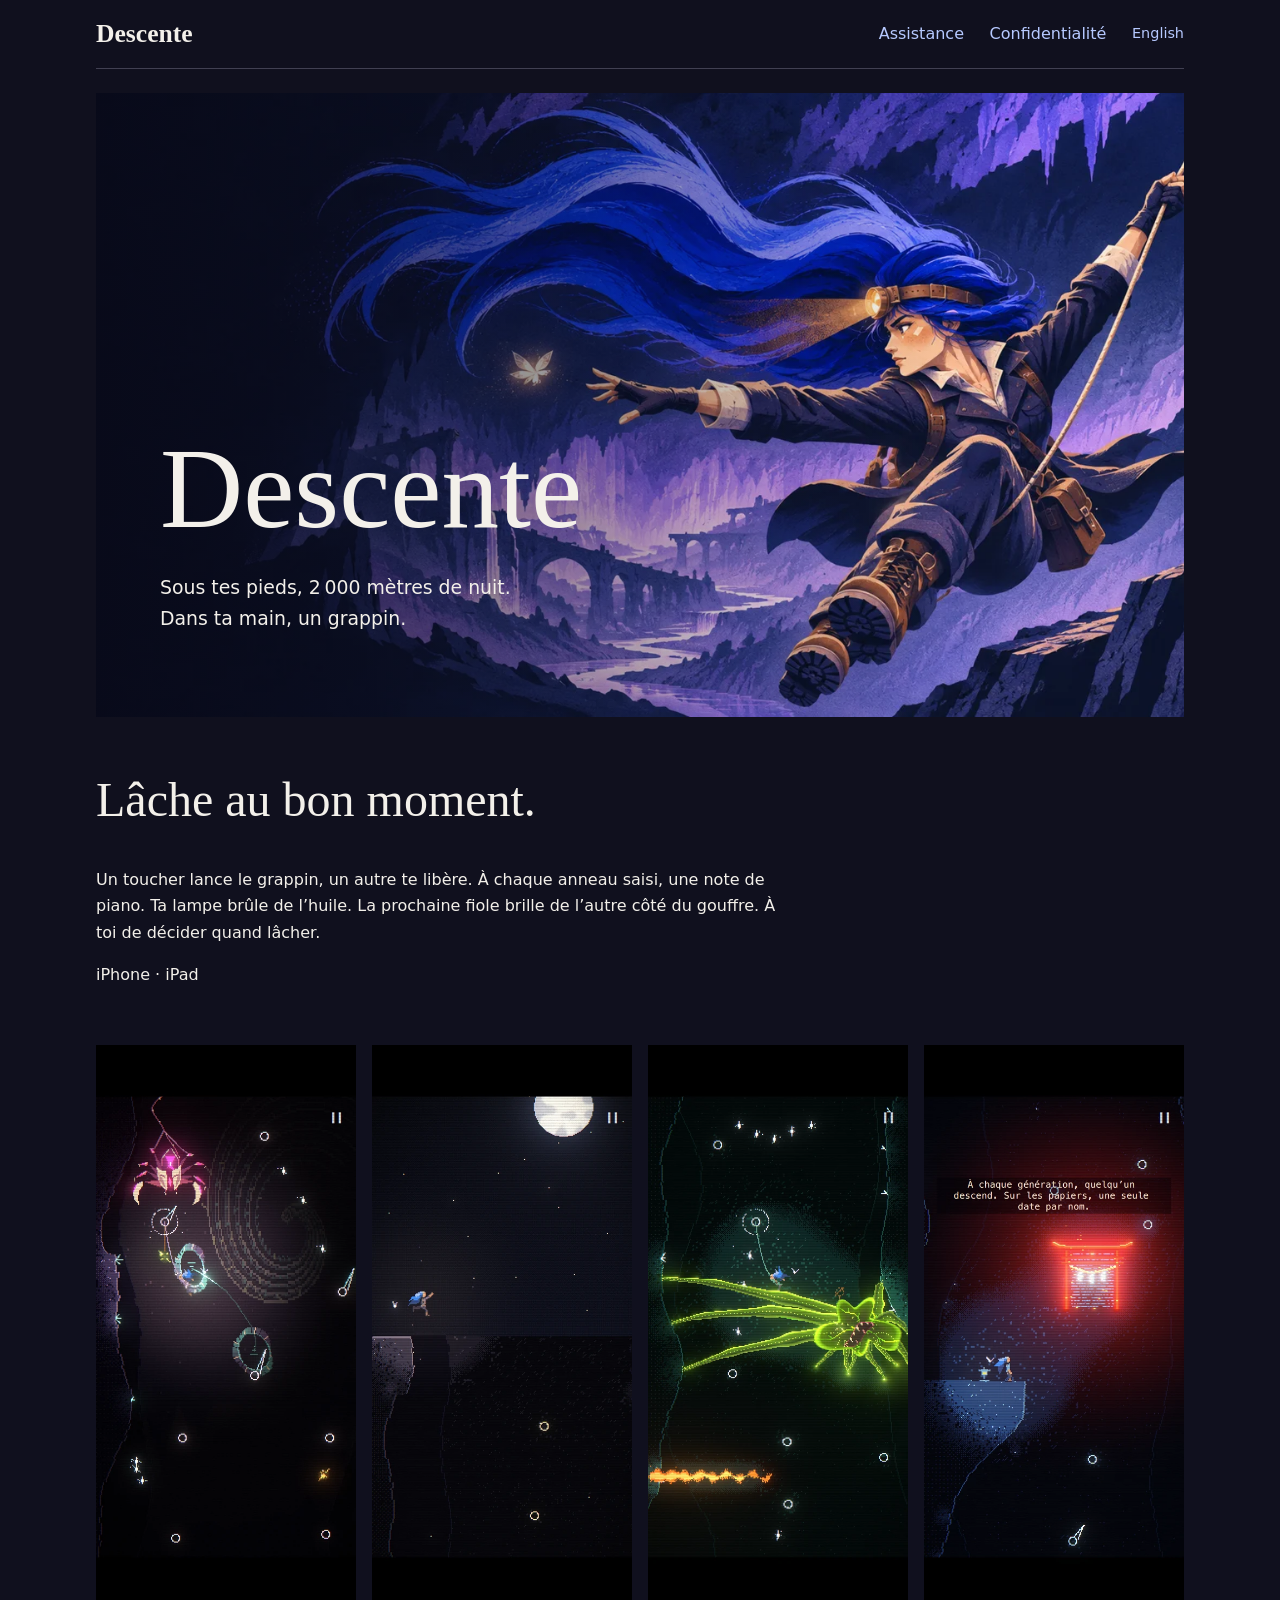
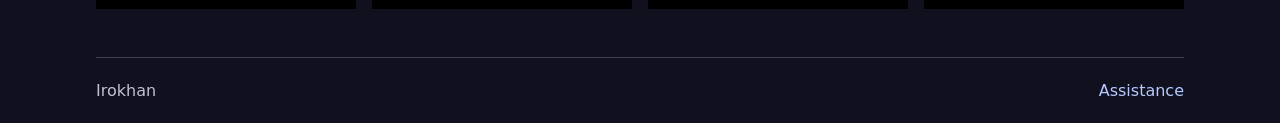
==== descente/index.html @ 674bcccc "Publier l’assistance, la confidentialité et la présentation de Descente" ====
<!doctype html><html lang="fr"><head><meta charset="utf-8"><meta name="viewport" content="width=device-width, initial-scale=1"><title>Descente · Irokhan</title><meta name="description" content="Sous tes pieds, 2 000 mètres de nuit. Dans ta main, un grappin."><link rel="stylesheet" href="assets/site.css"></head><body><header class="wrap"><a class="brand" href="index.html">Descente</a><nav><a href="support.html">Assistance</a><a href="privacy.html">Confidentialité</a><a class="language" href="en/index.html" lang="en">English</a></nav></header><main class="wrap"><section class="hero"><div><h1>Descente</h1><p>Sous tes pieds, 2 000 mètres de nuit. Dans ta main, un grappin.</p></div></section><section class="copy"><h2>Lâche au bon moment.</h2><p>Un toucher lance le grappin, un autre te libère. À chaque anneau saisi, une note de piano. Ta lampe brûle de l’huile. La prochaine fiole brille de l’autre côté du gouffre. À toi de décider quand lâcher.</p><p>iPhone · iPad</p></section><div class="gallery"><a href="assets/fr-1.webp"><img width="480" height="1043" loading="lazy" src="assets/fr-1.webp" alt="Suspendue au grappin sous la toile violette"></a><a href="assets/fr-2.webp"><img width="480" height="1043" loading="lazy" src="assets/fr-2.webp" alt="Le premier saut, sous la lune"></a><a href="assets/fr-3.webp"><img width="480" height="1043" loading="lazy" src="assets/fr-3.webp" alt="Balancement entre les filaments verts"></a><a href="assets/fr-4.webp"><img width="480" height="1043" loading="lazy" src="assets/fr-4.webp" alt="L’apparition du torii rouge"></a></div></main><footer class="wrap"><span>Irokhan</span><a href="support.html">Assistance</a></footer></body></html>
---- descente/assets/site.css ----
:root{color-scheme:dark;--ink:#10101e;--paper:#f3f0ea;--muted:#c3c1d1;--link:#b6c9ff;font:100%/1.65 system-ui,sans-serif}*{box-sizing:border-box}body{margin:0;background:var(--ink);color:var(--paper)}a{color:var(--link);text-underline-offset:.24em}a:hover{color:white}a:focus-visible{outline:2px solid #ffbf73;outline-offset:4px}.wrap{width:min(68rem,91%);margin-inline:auto}header.wrap,footer.wrap{display:flex;flex-wrap:wrap;align-items:center;justify-content:space-between;gap:1rem;padding-block:1.2rem}header{border-bottom:1px solid #414052}header nav{display:flex;align-items:center;gap:clamp(.75rem,2vw,2rem);flex-wrap:wrap}header a,footer a{text-decoration:none}header [aria-current]{text-decoration:underline}.brand{color:var(--paper);font:bold 1.6rem Georgia,serif}.language{font-size:.9rem}.article{max-width:46rem;margin:clamp(2rem,6vw,5rem) auto}.article h1,h1,h2{font-family:Georgia,serif;line-height:1.12;font-weight:normal}.article h1{font-size:clamp(2.3rem,6vw,4.2rem)}.article h2{font-size:1.65rem;margin-top:2.1rem}.article p{color:#dfddea}.article a{overflow-wrap:anywhere}footer{border-top:1px solid #414052;color:var(--muted)}.hero{min-height:clamp(24rem,50vw,39rem);display:flex;align-items:end;padding:clamp(1.25rem,5vw,4rem);margin-top:1.5rem;background:linear-gradient(90deg,rgba(8,9,24,.86),transparent 78%),url('gouffre.webp') 64% center/cover}.hero h1{font-size:clamp(3.4rem,9vw,7.8rem);margin:0}.hero p{max-width:25rem;font-size:1.18rem}.copy{max-width:43rem;margin:3.5rem 0}.copy h2{font-size:clamp(2rem,4vw,3rem)}.gallery{display:grid;grid-template-columns:repeat(4,1fr);gap:1rem;margin:0 0 3rem}.gallery img{display:block;width:100%;height:auto}@media(max-width:650px){.gallery{grid-template-columns:repeat(2,1fr);gap:.65rem}.hero{background-position:67% center}.hero p{max-width:16rem}.wrap{width:92%}}
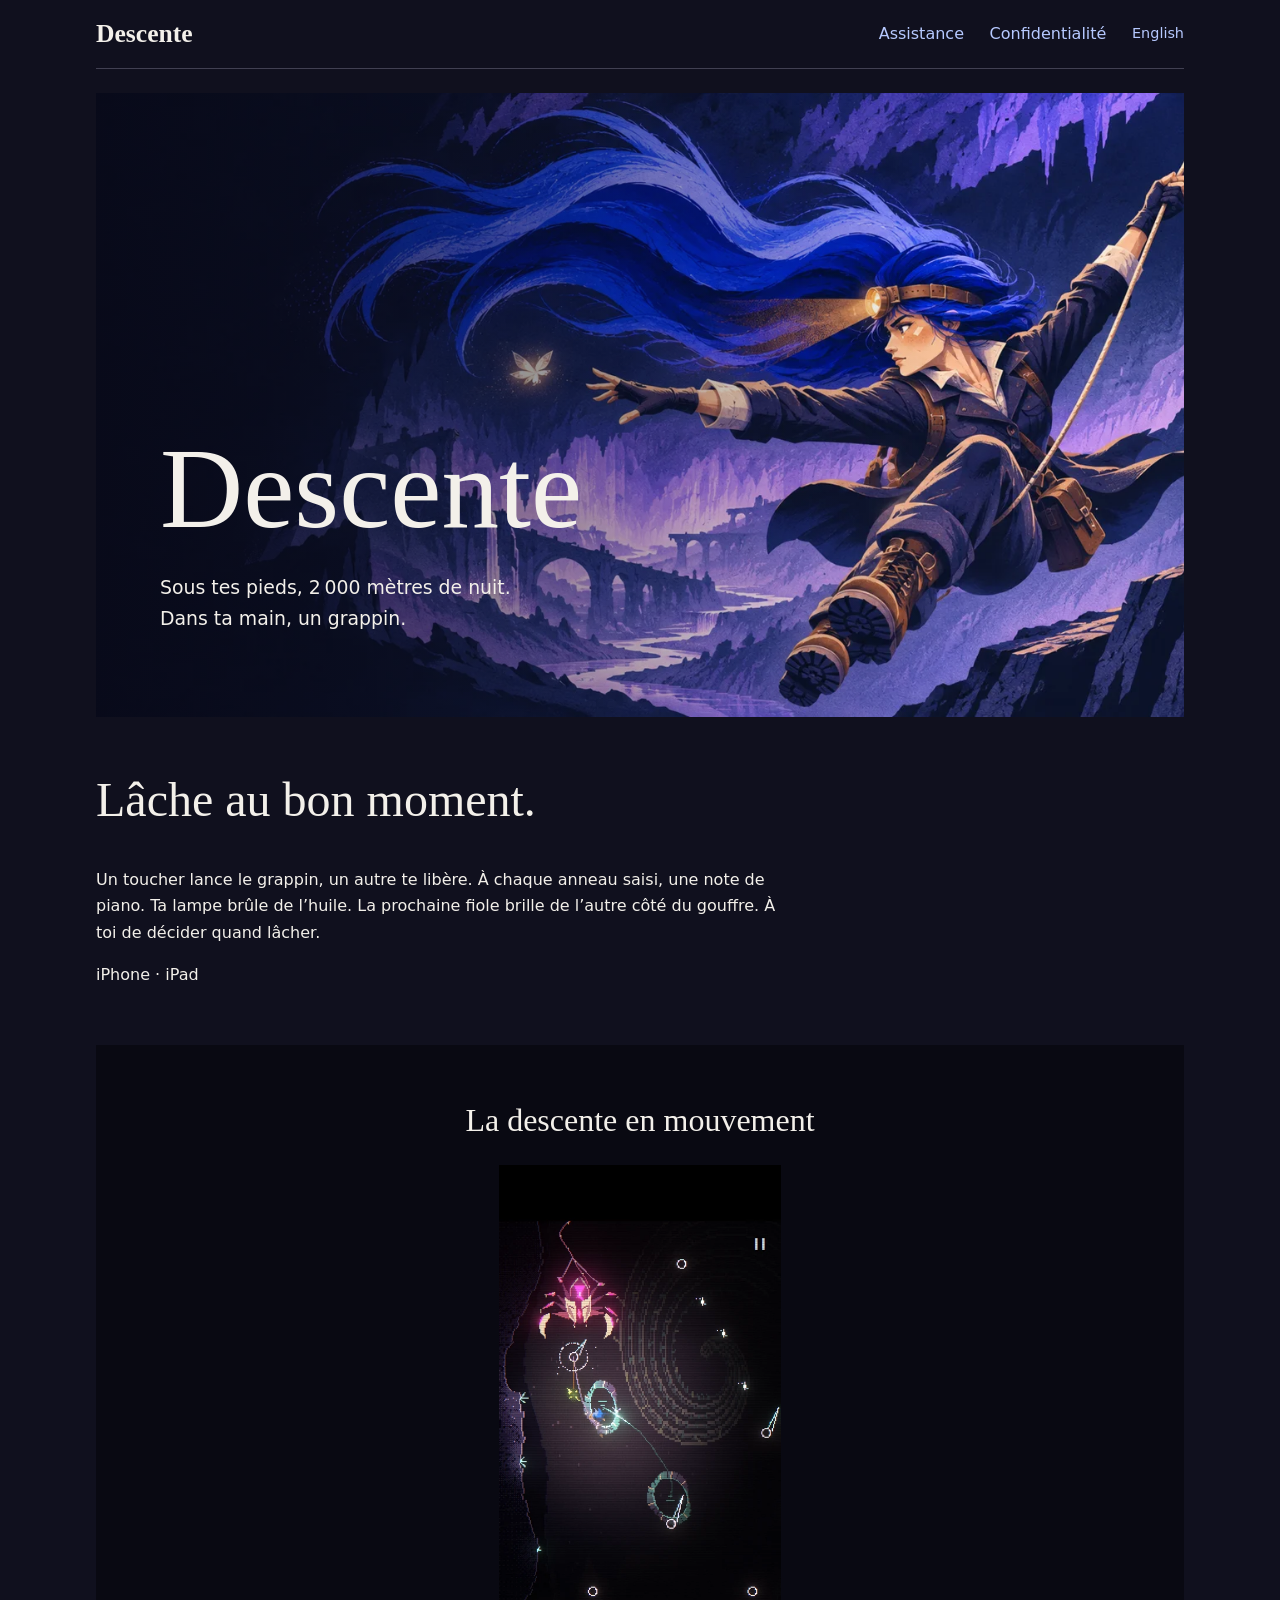
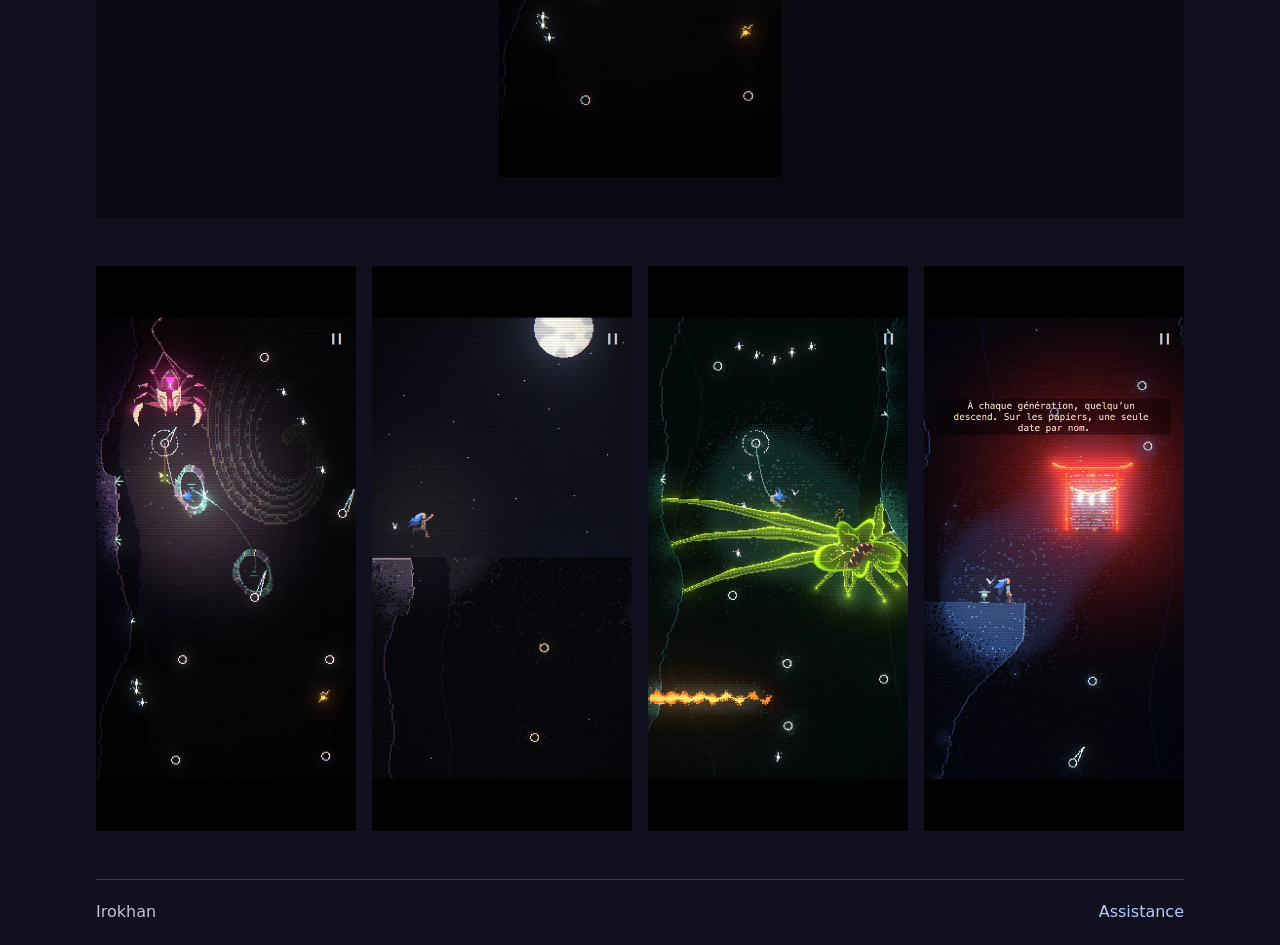
==== commit ad18cc41: "Ajouter la vidéo de gameplay à la présentation de Descente" ====
--- a/descente/index.html
+++ b/descente/index.html
@@ -1 +1 @@
-<!doctype html><html lang="fr"><head><meta charset="utf-8"><meta name="viewport" content="width=device-width, initial-scale=1"><title>Descente · Irokhan</title><meta name="description" content="Sous tes pieds, 2 000 mètres de nuit. Dans ta main, un grappin."><link rel="stylesheet" href="assets/site.css"></head><body><header class="wrap"><a class="brand" href="index.html">Descente</a><nav><a href="support.html">Assistance</a><a href="privacy.html">Confidentialité</a><a class="language" href="en/index.html" lang="en">English</a></nav></header><main class="wrap"><section class="hero"><div><h1>Descente</h1><p>Sous tes pieds, 2 000 mètres de nuit. Dans ta main, un grappin.</p></div></section><section class="copy"><h2>Lâche au bon moment.</h2><p>Un toucher lance le grappin, un autre te libère. À chaque anneau saisi, une note de piano. Ta lampe brûle de l’huile. La prochaine fiole brille de l’autre côté du gouffre. À toi de décider quand lâcher.</p><p>iPhone · iPad</p></section><div class="gallery"><a href="assets/fr-1.webp"><img width="480" height="1043" loading="lazy" src="assets/fr-1.webp" alt="Suspendue au grappin sous la toile violette"></a><a href="assets/fr-2.webp"><img width="480" height="1043" loading="lazy" src="assets/fr-2.webp" alt="Le premier saut, sous la lune"></a><a href="assets/fr-3.webp"><img width="480" height="1043" loading="lazy" src="assets/fr-3.webp" alt="Balancement entre les filaments verts"></a><a href="assets/fr-4.webp"><img width="480" height="1043" loading="lazy" src="assets/fr-4.webp" alt="L’apparition du torii rouge"></a></div></main><footer class="wrap"><span>Irokhan</span><a href="support.html">Assistance</a></footer></body></html>+<!doctype html><html lang="fr"><head><meta charset="utf-8"><meta name="viewport" content="width=device-width, initial-scale=1"><title>Descente · Irokhan</title><meta name="description" content="Sous tes pieds, 2 000 mètres de nuit. Dans ta main, un grappin."><link rel="stylesheet" href="assets/site.css"></head><body><header class="wrap"><a class="brand" href="index.html">Descente</a><nav><a href="support.html">Assistance</a><a href="privacy.html">Confidentialité</a><a class="language" href="en/index.html" lang="en">English</a></nav></header><main class="wrap"><section class="hero"><div><h1>Descente</h1><p>Sous tes pieds, 2 000 mètres de nuit. Dans ta main, un grappin.</p></div></section><section class="copy"><h2>Lâche au bon moment.</h2><p>Un toucher lance le grappin, un autre te libère. À chaque anneau saisi, une note de piano. Ta lampe brûle de l’huile. La prochaine fiole brille de l’autre côté du gouffre. À toi de décider quand lâcher.</p><p>iPhone · iPad</p></section><section class="trailer" id="trailer"><h2>La descente en mouvement</h2><video controls playsinline preload="none" poster="assets/fr-1.webp" aria-label="La descente en mouvement"><source src="assets/app-preview-en.mp4" type="video/mp4"></video></section><div class="gallery"><a href="assets/fr-1.webp"><img width="480" height="1043" loading="lazy" src="assets/fr-1.webp" alt="Suspendue au grappin sous la toile violette"></a><a href="assets/fr-2.webp"><img width="480" height="1043" loading="lazy" src="assets/fr-2.webp" alt="Le premier saut, sous la lune"></a><a href="assets/fr-3.webp"><img width="480" height="1043" loading="lazy" src="assets/fr-3.webp" alt="Balancement entre les filaments verts"></a><a href="assets/fr-4.webp"><img width="480" height="1043" loading="lazy" src="assets/fr-4.webp" alt="L’apparition du torii rouge"></a></div></main><footer class="wrap"><span>Irokhan</span><a href="support.html">Assistance</a></footer></body></html>
--- a/descente/assets/site.css
+++ b/descente/assets/site.css
@@ -1 +1,3 @@
 :root{color-scheme:dark;--ink:#10101e;--paper:#f3f0ea;--muted:#c3c1d1;--link:#b6c9ff;font:100%/1.65 system-ui,sans-serif}*{box-sizing:border-box}body{margin:0;background:var(--ink);color:var(--paper)}a{color:var(--link);text-underline-offset:.24em}a:hover{color:white}a:focus-visible{outline:2px solid #ffbf73;outline-offset:4px}.wrap{width:min(68rem,91%);margin-inline:auto}header.wrap,footer.wrap{display:flex;flex-wrap:wrap;align-items:center;justify-content:space-between;gap:1rem;padding-block:1.2rem}header{border-bottom:1px solid #414052}header nav{display:flex;align-items:center;gap:clamp(.75rem,2vw,2rem);flex-wrap:wrap}header a,footer a{text-decoration:none}header [aria-current]{text-decoration:underline}.brand{color:var(--paper);font:bold 1.6rem Georgia,serif}.language{font-size:.9rem}.article{max-width:46rem;margin:clamp(2rem,6vw,5rem) auto}.article h1,h1,h2{font-family:Georgia,serif;line-height:1.12;font-weight:normal}.article h1{font-size:clamp(2.3rem,6vw,4.2rem)}.article h2{font-size:1.65rem;margin-top:2.1rem}.article p{color:#dfddea}.article a{overflow-wrap:anywhere}footer{border-top:1px solid #414052;color:var(--muted)}.hero{min-height:clamp(24rem,50vw,39rem);display:flex;align-items:end;padding:clamp(1.25rem,5vw,4rem);margin-top:1.5rem;background:linear-gradient(90deg,rgba(8,9,24,.86),transparent 78%),url('gouffre.webp') 64% center/cover}.hero h1{font-size:clamp(3.4rem,9vw,7.8rem);margin:0}.hero p{max-width:25rem;font-size:1.18rem}.copy{max-width:43rem;margin:3.5rem 0}.copy h2{font-size:clamp(2rem,4vw,3rem)}.gallery{display:grid;grid-template-columns:repeat(4,1fr);gap:1rem;margin:0 0 3rem}.gallery img{display:block;width:100%;height:auto}@media(max-width:650px){.gallery{grid-template-columns:repeat(2,1fr);gap:.65rem}.hero{background-position:67% center}.hero p{max-width:16rem}.wrap{width:92%}}
+
+.trailer{margin:0 0 3rem;background:#090912;padding:clamp(1rem,3vw,2rem);text-align:center}.trailer h2{font-size:2rem}.trailer video{width:auto;max-width:100%;max-height:68vh;aspect-ratio:886/1920;background:black}
